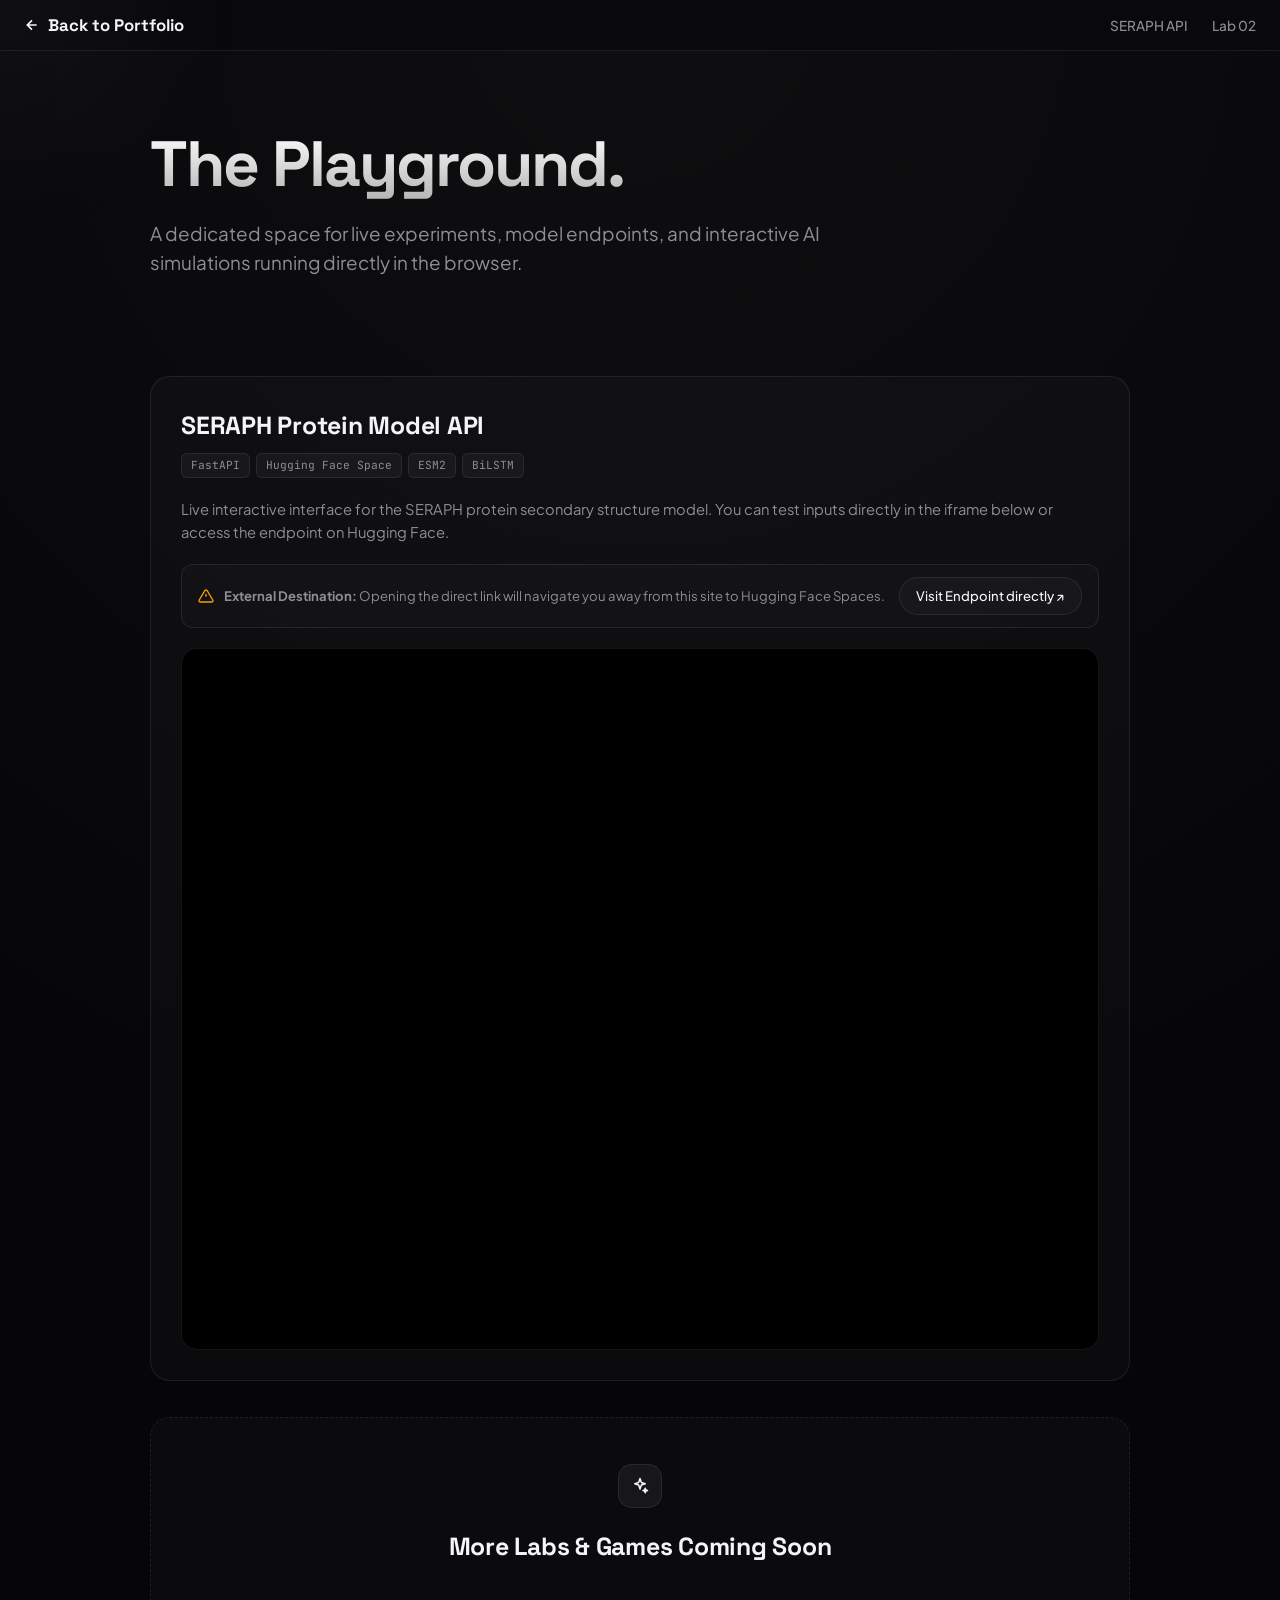
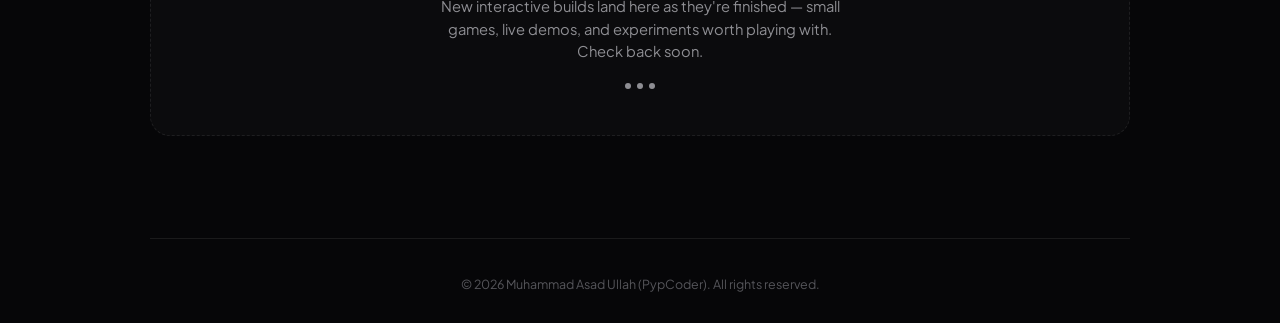
==== playground.html @ 98dc5ddf "Create playground.html" ====
<!DOCTYPE html>
<html lang="en">
<head>
  <meta charset="UTF-8">
  <meta name="viewport" content="width=device-width, initial-scale=1.0">
  <title>Playground — Muhammad Asad Ullah</title>

  <!-- Typography -->
  <link rel="preconnect" href="https://fonts.googleapis.com">
  <link rel="preconnect" href="https://fonts.gstatic.com" crossorigin>
  <link href="https://fonts.googleapis.com/css2?family=Caveat:wght@600&family=JetBrains+Mono:wght@400;500;600&family=Plus+Jakarta+Sans:wght@300;400;500;600;700&family=Space+Grotesk:wght@500;600;700&display=swap" rel="stylesheet">

  <style>
    /* ==========================================================================
       1. SYSTEM VARIABLES & BASE RESET (Inherited from Portfolio)
       ========================================================================== */
    :root {
      --bg-base: #060608;
      --bg-surface: rgba(255, 255, 255, 0.025);
      --bg-surface-hover: rgba(255, 255, 255, 0.05);
      --bg-glass: rgba(10, 10, 14, 0.78);
      --border-subtle: rgba(255, 255, 255, 0.08);
      --border-accent: rgba(255, 255, 255, 0.22);
      
      --text-main: #f5f5f7;
      --text-muted: #8e8e93;
      --text-dim: #55555a;
      --accent-glow: rgba(255, 255, 255, 0.15);
      --warning-amber: #f59e0b;

      --font-heading: 'Space Grotesk', -apple-system, sans-serif;
      --font-body: 'Plus Jakarta Sans', -apple-system, sans-serif;
      --font-mono: 'JetBrains Mono', monospace;
      --font-handwriting: 'Caveat', cursive;

      --ease-apple: cubic-bezier(0.16, 1, 0.3, 1);
    }

    *, *::before, *::after {
      box-sizing: border-box;
      margin: 0;
      padding: 0;
    }

    html {
      scroll-behavior: smooth;
      background-color: var(--bg-base);
      color: var(--text-main);
      font-family: var(--font-body);
      -webkit-font-smoothing: antialiased;
      overflow-x: hidden;
    }

    body {
      min-height: 100vh;
      line-height: 1.55;
      background: radial-gradient(circle at 50% 0%, rgba(255, 255, 255, 0.035) 0%, transparent 60%);
      overflow: hidden; 
    }

    #spotlight {
      position: fixed;
      top: 0;
      left: 0;
      width: 500px;
      height: 500px;
      border-radius: 50%;
      background: radial-gradient(circle, rgba(255, 255, 255, 0.03) 0%, transparent 70%);
      pointer-events: none;
      transform: translate(-50%, -50%);
      z-index: 1;
      transition: opacity 0.4s var(--ease-apple);
    }

    #main-content {
      opacity: 0;
      transform: translateY(12px);
      transition: opacity 0.8s var(--ease-apple), transform 0.8s var(--ease-apple);
    }

    #main-content.visible {
      opacity: 1;
      transform: translateY(0);
    }

    /* ==========================================================================
       2. HANDWRITING INTRO SCREEN
       ========================================================================== */
    #intro-screen {
      position: fixed;
      inset: 0;
      background: #000000;
      z-index: 9999;
      display: flex;
      flex-direction: column;
      align-items: center;
      justify-content: center;
      transition: opacity 0.7s var(--ease-apple), visibility 0.7s;
    }

    #intro-screen.fade-out {
      opacity: 0;
      visibility: hidden;
      pointer-events: none;
    }

    .hello-path-svg {
      width: clamp(260px, 50vw, 400px);
      height: 120px;
      overflow: visible;
    }

    .writing-text {
      font-family: var(--font-handwriting);
      font-size: 72px;
      fill: transparent;
      stroke: #ffffff;
      stroke-width: 1.5;
      stroke-linecap: round;
      stroke-linejoin: round;
      stroke-dasharray: 600;
      stroke-dashoffset: 600;
      animation: smoothWrite 2.5s cubic-bezier(0.45, 0, 0.15, 1) forwards, textFade 0.6s ease 1.5s forwards;
    }

    @keyframes smoothWrite { to { stroke-dashoffset: 0; } }
    @keyframes textFade { to { fill: #ffffff; } }

    /* ==========================================================================
       3. NAVIGATION & BAR
       ========================================================================== */
    .navbar {
      position: fixed;
      top: 0;
      left: 0;
      right: 0;
      z-index: 1000;
      padding: 12px 24px;
      display: flex;
      justify-content: space-between;
      align-items: center;
      background: var(--bg-glass);
      backdrop-filter: blur(20px);
      -webkit-backdrop-filter: blur(20px);
      border-bottom: 1px solid var(--border-subtle);
    }

    .nav-brand {
      font-family: var(--font-heading);
      font-weight: 700;
      font-size: 1.05rem;
      color: var(--text-main);
      text-decoration: none;
      display: flex;
      align-items: center;
      gap: 8px;
      transition: opacity 0.2s;
    }

    .nav-brand:hover { opacity: 0.85; }

    .nav-menu {
      display: flex;
      gap: 24px;
      list-style: none;
      align-items: center;
    }

    .nav-menu a {
      color: var(--text-muted);
      text-decoration: none;
      font-size: 0.85rem;
      font-weight: 500;
      transition: color 0.2s;
    }

    .nav-menu a:hover { color: var(--text-main); }

    .btn-magnetic {
      display: inline-flex;
      align-items: center;
      gap: 8px;
      background: var(--text-main);
      color: #000000;
      padding: 8px 18px;
      border-radius: 99px;
      font-weight: 600;
      font-size: 0.82rem;
      text-decoration: none;
      transition: transform 0.2s var(--ease-apple), box-shadow 0.25s, background 0.3s;
      white-space: nowrap;
      cursor: pointer;
      border: none;
    }

    .btn-magnetic:hover {
      box-shadow: 0 0 24px var(--accent-glow);
      background: #ffffff;
    }

    .btn-secondary {
      display: inline-flex;
      align-items: center;
      gap: 8px;
      background: var(--bg-surface);
      color: var(--text-main);
      padding: 8px 16px;
      border-radius: 99px;
      border: 1px solid var(--border-subtle);
      font-weight: 500;
      font-size: 0.82rem;
      text-decoration: none;
      transition: all 0.25s var(--ease-apple);
      cursor: pointer;
    }

    .btn-secondary:hover {
      background: var(--bg-surface-hover);
      border-color: var(--border-accent);
      transform: translateY(-2px);
    }

    /* ==========================================================================
       4. CARDS & EMBEDDED IFRAME LAYOUT
       ========================================================================== */
    .container {
      max-width: 1020px;
      margin: 0 auto;
      padding: 0 20px;
      position: relative;
      z-index: 2;
    }

    section { padding: 42px 0; }

    .reveal {
      opacity: 0;
      transform: translateY(18px);
      transition: opacity 0.6s var(--ease-apple), transform 0.6s var(--ease-apple);
    }
    .reveal.active { opacity: 1; transform: translateY(0); }

    .hero {
      padding-top: 130px;
      padding-bottom: 28px;
    }

    .hero-title {
      font-family: var(--font-heading);
      font-size: clamp(2.2rem, 5vw, 4.2rem);
      font-weight: 700;
      line-height: 1.08;
      letter-spacing: -0.03em;
      margin-bottom: 20px;
      background: linear-gradient(180deg, #ffffff 0%, rgba(255, 255, 255, 0.7) 100%);
      -webkit-background-clip: text;
      -webkit-text-fill-color: transparent;
    }

    .hero-subtitle {
      font-size: clamp(0.98rem, 1.8vw, 1.18rem);
      color: var(--text-muted);
      max-width: 700px;
      font-weight: 400;
      line-height: 1.55;
      margin-bottom: 28px;
    }

    .projects-grid {
      display: grid;
      grid-template-columns: 1fr;
      gap: 36px;
    }

    .project-card {
      background: var(--bg-surface);
      border: 1px solid var(--border-subtle);
      border-radius: 20px;
      padding: 30px;
      display: flex;
      flex-direction: column;
      gap: 20px;
      transition: all 0.35s var(--ease-apple);
      position: relative;
      overflow: hidden;
    }

    .project-card:hover {
      border-color: var(--border-accent);
      background: var(--bg-surface-hover);
    }

    .project-header {
      display: flex;
      justify-content: space-between;
      align-items: flex-start;
      flex-wrap: wrap;
      gap: 16px;
    }

    .project-title {
      font-family: var(--font-heading);
      font-size: 1.55rem;
      font-weight: 700;
      letter-spacing: -0.01em;
      margin-bottom: 8px;
    }

    .project-tags {
      display: flex;
      gap: 6px;
      flex-wrap: wrap;
    }

    .project-tag {
      font-family: var(--font-mono);
      font-size: 0.7rem;
      padding: 3px 9px;
      border-radius: 6px;
      background: rgba(255, 255, 255, 0.04);
      border: 1px solid var(--border-subtle);
      color: var(--text-muted);
    }

    .project-lead {
      color: var(--text-muted);
      font-size: 0.92rem;
      line-height: 1.55;
    }

    /* External Notice Banner */
    .external-notice-banner {
      background: rgba(255, 255, 255, 0.02);
      border: 1px solid var(--border-subtle);
      border-radius: 12px;
      padding: 12px 16px;
      display: flex;
      align-items: center;
      justify-content: space-between;
      gap: 12px;
      flex-wrap: wrap;
      font-size: 0.82rem;
      color: var(--text-muted);
    }

    .external-notice-banner .notice-info {
      display: flex;
      align-items: center;
      gap: 10px;
    }

    .external-notice-banner svg {
      color: var(--warning-amber);
      flex-shrink: 0;
    }

    /* Embedded Frame Container */
    .iframe-wrapper {
      background: #000000;
      border: 1px solid var(--border-subtle);
      border-radius: 16px;
      overflow: hidden;
      width: 100%;
      position: relative;
    }

    .iframe-wrapper iframe {
      width: 100%;
      height: 700px;
      border: none;
      display: block;
    }

    .footer {
      border-top: 1px solid var(--border-subtle);
      padding: 36px 0 28px;
      text-align: center;
      margin-top: 60px;
    }
    
    .copyright { color: var(--text-dim); font-size: 0.78rem; }
  
    /* ==========================================================================
   5. COMING SOON CARD
   ========================================================================== */
.coming-soon-card {
  align-items: center;
  text-align: center;
  padding: 46px 30px;
  border-style: dashed;
}

.coming-soon-card:hover {
  border-color: var(--border-accent);
  background: var(--bg-surface-hover);
}

.coming-soon-icon {
  width: 44px;
  height: 44px;
  border-radius: 14px;
  background: rgba(255, 255, 255, 0.05);
  border: 1px solid var(--border-subtle);
  display: inline-flex;
  align-items: center;
  justify-content: center;
  animation: iconFloat 3s ease-in-out infinite;
}

@keyframes iconFloat {
  0%, 100% { transform: translateY(0); }
  50% { transform: translateY(-6px); }
}

.coming-soon-card .project-lead {
  max-width: 420px;
  margin: 0 auto;
}

.coming-soon-dots {
  display: flex;
  gap: 6px;
}

.coming-soon-dots span {
  width: 6px;
  height: 6px;
  border-radius: 50%;
  background: var(--text-muted);
  animation: dotPulse 1.4s ease-in-out infinite;
}

.coming-soon-dots span:nth-child(1) { animation-delay: 0s; }
.coming-soon-dots span:nth-child(2) { animation-delay: 0.2s; }
.coming-soon-dots span:nth-child(3) { animation-delay: 0.4s; }

@keyframes dotPulse {
  0%, 60%, 100% { opacity: 0.3; transform: scale(0.8); background: var(--text-muted); }
  30% { opacity: 1; transform: scale(1.3); background: #ffffff; }
}
  </style>
</head>
<body>

  <!-- Ambient Light Follower -->
  <div id="spotlight"></div>

  <!-- Ultra-Smooth Vector Writing Intro -->
  <div id="intro-screen">
    <svg class="hello-path-svg" viewBox="0 0 350 120">
      <text class="writing-text" x="50%" y="50%" text-anchor="middle" dominant-baseline="middle">playground.</text>
    </svg>
  </div>

  <div id="main-content">
    <!-- Responsive Navigation -->
    <nav class="navbar">
      <a href="index.html" class="nav-brand" target="_self">
        <svg width="16" height="16" viewBox="0 0 24 24" fill="none" stroke="currentColor" stroke-width="2.5"><path d="M19 12H5M12 19l-7-7 7-7"/></svg>
        Back to Portfolio
      </a>
      <ul class="nav-menu" id="navMenu">
        <li><a href="#lab-1">SERAPH API</a></li>
        <li><a href="#lab-2">Lab 02</a></li>
      </ul>
    </nav>

    <main class="container">
      <!-- Hero Section -->
      <section class="hero" id="intro">
        <div class="reveal">
          <h1 class="hero-title">The Playground.</h1>
          <p class="hero-subtitle">
            A dedicated space for live experiments, model endpoints, and interactive AI simulations running directly in the browser.
          </p>
        </div>
      </section>

      <!-- Labs Grid -->
      <section id="labs">
        <div class="projects-grid">
          
          <!-- LAB 01: SERAPH Model API -->
          <article class="project-card reveal" id="lab-1">
            <div class="project-header">
              <div>
                <div class="project-title">SERAPH Protein Model API</div>
                <div class="project-tags">
                  <span class="project-tag">FastAPI</span>
                  <span class="project-tag">Hugging Face Space</span>
                  <span class="project-tag">ESM2</span>
                  <span class="project-tag">BiLSTM</span>
                </div>
              </div>
            </div>
            
            <p class="project-lead">
              Live interactive interface for the SERAPH protein secondary structure model. You can test inputs directly in the iframe below or access the endpoint on Hugging Face.
            </p>

            <!-- External Link Notice Banner -->
            <div class="external-notice-banner">
              <div class="notice-info">
                <svg width="16" height="16" viewBox="0 0 24 24" fill="none" stroke="currentColor" stroke-width="2"><path d="M10.29 3.86L1.82 18a2 2 0 0 0 1.71 3h16.94a2 2 0 0 0 1.71-3L13.71 3.86a2 2 0 0 0-3.42 0z"/><line x1="12" y1="9" x2="12" y2="13"/><line x1="12" y1="17" x2="12.01" y2="17"/></svg>
                <span><strong>External Destination:</strong> Opening the direct link will navigate you away from this site to Hugging Face Spaces.</span>
              </div>
              <a href="https://pypcoder-seraph-api.hf.space" target="_blank" rel="noopener noreferrer" class="btn-secondary" onclick="return confirm('You are leaving playground.html to visit an external Hugging Face Space. Continue?');">
                Visit Endpoint directly ↗
              </a>
            </div>

            <!-- Embedded Hugging Face Space Iframe -->
            <div class="iframe-wrapper">
              <iframe
                src="https://pypcoder-seraph-api.hf.space"
                width="100%"
                height="700"
                frameborder="0"
                title="SERAPH Model Endpoint"
              ></iframe>
            </div>
          </article>

         <!-- Coming Soon -->
<article class="project-card coming-soon-card reveal">
  <div class="coming-soon-icon">
    <svg width="18" height="18" viewBox="0 0 24 24" fill="none" stroke="currentColor" stroke-width="2" stroke-linecap="round" stroke-linejoin="round"><path d="M12 2l1.8 5.4L19 9l-5.2 1.6L12 16l-1.8-5.4L5 9l5.2-1.6z"/><path d="M19 15l.7 2.1L22 18l-2.3.9L19 21l-.7-2.1L16 18l2.3-.9z"/></svg>
  </div>
  <div class="project-title">More Labs & Games Coming Soon</div>
  <p class="project-lead">
    New interactive builds land here as they're finished — small games, live demos, and experiments worth playing with. Check back soon.
  </p>
  <div class="coming-soon-dots">
    <span></span><span></span><span></span>
  </div>
</article>
        </div>
      </section>

      <footer class="footer">
        <div class="copyright">
          © 2026 Muhammad Asad Ullah (PypCoder). All rights reserved.
        </div>
      </footer>
    </main>
  </div>

  <script>
    // Intro Screen Sequence
    const writingText = document.querySelector('.writing-text');
    const introScreen = document.getElementById('intro-screen');
    const mainContent = document.getElementById('main-content');

    writingText.addEventListener('animationend', (e) => {
      if(e.animationName === 'textFade') {
        setTimeout(() => {
          introScreen.classList.add('fade-out');
          document.body.style.overflow = 'auto';
          mainContent.classList.add('visible');
        }, 300);
      }
    });

    // Magnetic Buttons
    document.querySelectorAll('.btn-magnetic').forEach(btn => {
      btn.addEventListener('mousemove', (e) => {
        const rect = btn.getBoundingClientRect();
        const x = e.clientX - rect.left - rect.width / 2;
        const y = e.clientY - rect.top - rect.height / 2;
        btn.style.transform = `translate(${x * 0.18}px, ${y * 0.18}px)`;
      });
      btn.addEventListener('mouseleave', () => {
        btn.style.transform = `translate(0px, 0px)`;
      });
    });

    // Ambient Spotlight
    const spotlight = document.getElementById('spotlight');
    window.addEventListener('mousemove', (e) => {
      spotlight.style.left = `${e.clientX}px`;
      spotlight.style.top = `${e.clientY}px`;
    });

    // Reveal Observer
    const revealObserver = new IntersectionObserver((entries) => {
      entries.forEach(entry => {
        if (entry.isIntersecting) {
          entry.target.classList.add('active');
        }
      });
    }, { threshold: 0.1 });
    document.querySelectorAll('.reveal').forEach(el => revealObserver.observe(el));
  </script>
</body>
</html>
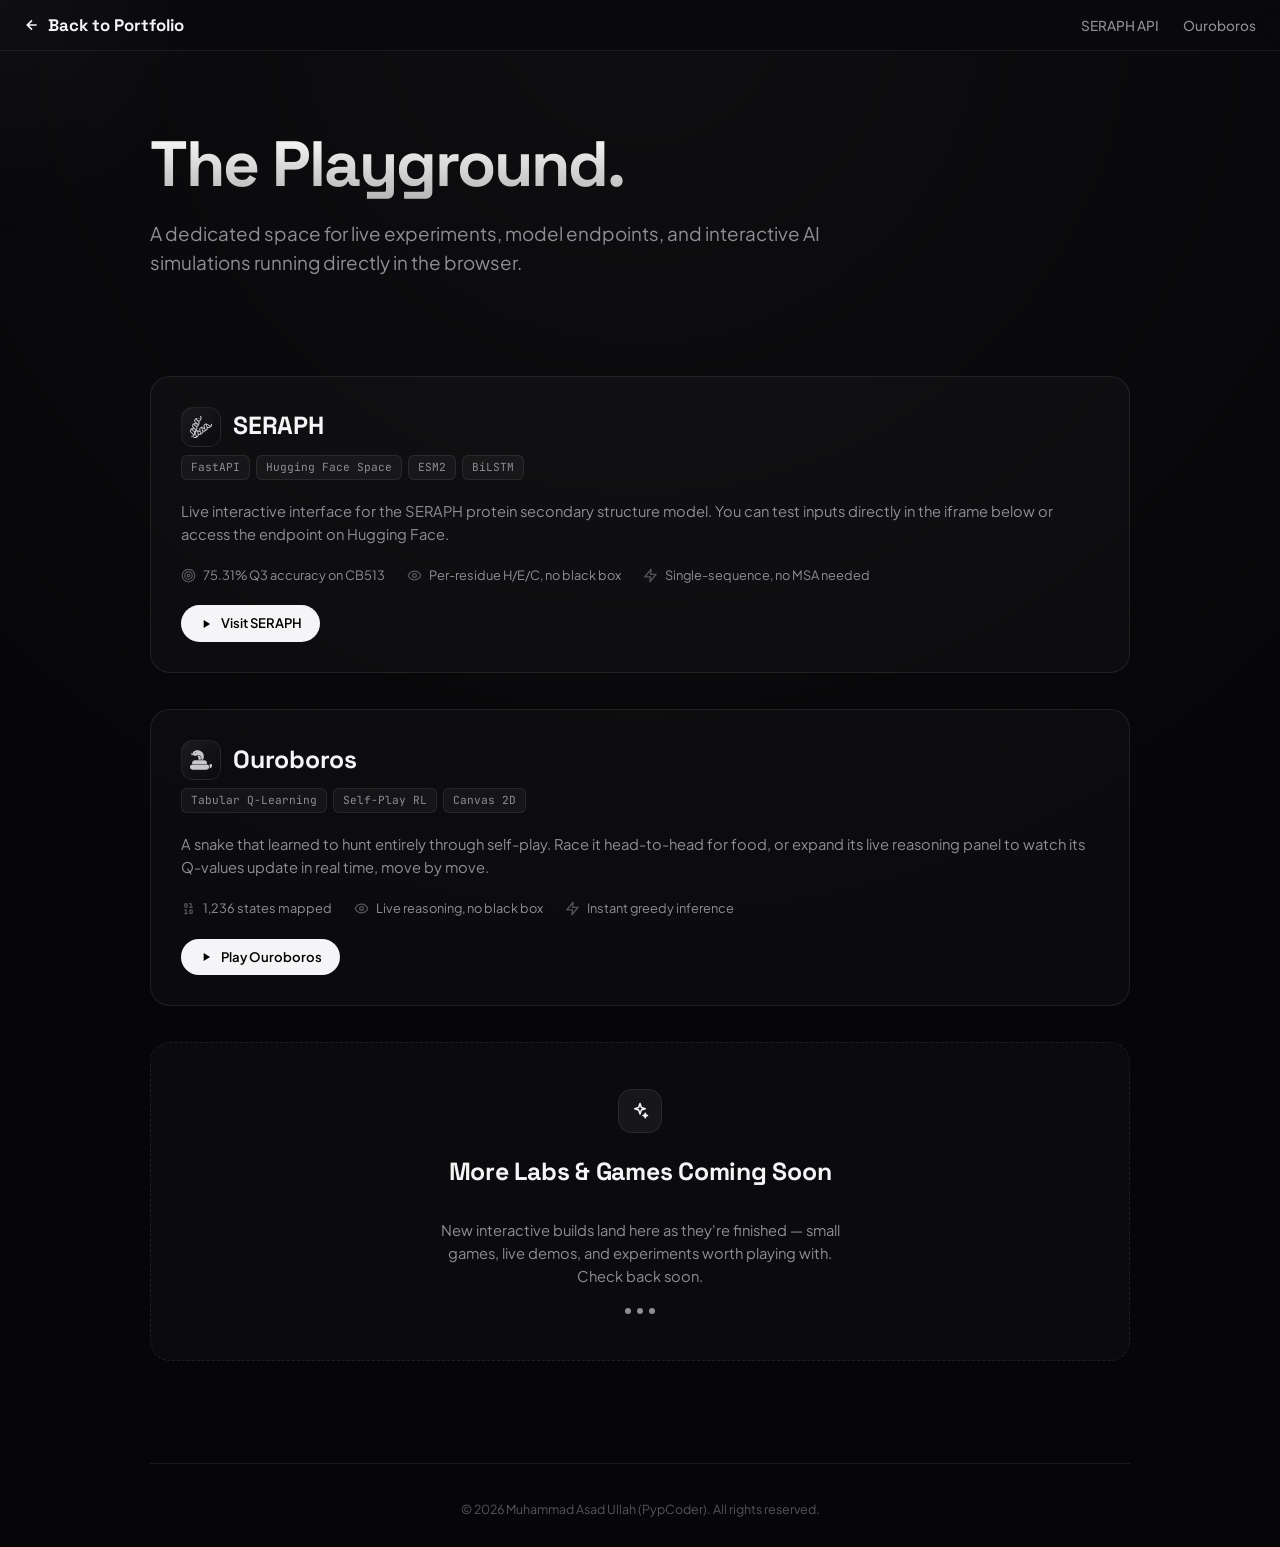
==== commit eb42ff6d: "Add files via upload" ====
--- a/playground.html
+++ b/playground.html
@@ -12,7 +12,7 @@
 
   <style>
     /* ==========================================================================
-       1. SYSTEM VARIABLES & BASE RESET (Inherited from Portfolio)
+       1. SYSTEM VARIABLES & BASE RESET
        ========================================================================== */
     :root {
       --bg-base: #060608;
@@ -123,8 +123,13 @@
       animation: smoothWrite 2.5s cubic-bezier(0.45, 0, 0.15, 1) forwards, textFade 0.6s ease 1.5s forwards;
     }
 
-    @keyframes smoothWrite { to { stroke-dashoffset: 0; } }
-    @keyframes textFade { to { fill: #ffffff; } }
+    @keyframes smoothWrite {
+      to { stroke-dashoffset: 0; }
+    }
+
+    @keyframes textFade {
+      to { fill: #ffffff; }
+    }
 
     /* ==========================================================================
        3. NAVIGATION & BAR
@@ -157,7 +162,9 @@
       transition: opacity 0.2s;
     }
 
-    .nav-brand:hover { opacity: 0.85; }
+    .nav-brand:hover {
+      opacity: 0.85;
+    }
 
     .nav-menu {
       display: flex;
@@ -174,7 +181,9 @@
       transition: color 0.2s;
     }
 
-    .nav-menu a:hover { color: var(--text-main); }
+    .nav-menu a:hover {
+      color: var(--text-main);
+    }
 
     .btn-magnetic {
       display: inline-flex;
@@ -231,14 +240,20 @@
       z-index: 2;
     }
 
-    section { padding: 42px 0; }
+    section {
+      padding: 42px 0;
+    }
 
     .reveal {
       opacity: 0;
       transform: translateY(18px);
       transition: opacity 0.6s var(--ease-apple), transform 0.6s var(--ease-apple);
     }
-    .reveal.active { opacity: 1; transform: translateY(0); }
+
+    .reveal.active {
+      opacity: 1;
+      transform: translateY(0);
+    }
 
     .hero {
       padding-top: 130px;
@@ -327,8 +342,51 @@
       font-size: 0.92rem;
       line-height: 1.55;
     }
-
-    /* External Notice Banner */
+    
+    .seraph-icon-badge {
+      width: 40px;
+      height: 40px;
+      border-radius: 12px;
+      background: linear-gradient(135deg, #1c1c1e, #0a0a0c);
+      border: 1px solid var(--border-subtle);
+      display: inline-flex;
+      align-items: center;
+      justify-content: center;
+      flex-shrink: 0;
+      position: relative;
+      overflow: hidden;
+      transition: transform 0.35s var(--ease-apple);
+    }
+
+    .seraph-icon-badge:hover {
+      transform: scale(1.08);
+    }
+
+    .seraph-icon-badge svg { 
+      transform-origin: center;
+      width: 22px; 
+      height: 22px; 
+      color: #c7c7cc;
+      transform: scaleX(-1);
+    }
+
+    .seraph-icon-badge::after {
+      content: "";
+      position: absolute;
+      top: -50%;
+      left: -50%;
+      width: 200%;
+      height: 200%;
+      background: linear-gradient(
+        to right, 
+        rgba(255, 255, 255, 0) 0%, 
+        rgba(255, 255, 255, 0.18) 50%, 
+        rgba(255, 255, 255, 0) 100%
+      );
+      transform: rotate(30deg) translateX(-100%);
+      animation: badgeShine 2.2s cubic-bezier(0.4, 0, 0.2, 1) infinite; 
+    }
+
     .external-notice-banner {
       background: rgba(255, 255, 255, 0.02);
       border: 1px solid var(--border-subtle);
@@ -354,7 +412,6 @@
       flex-shrink: 0;
     }
 
-    /* Embedded Frame Container */
     .iframe-wrapper {
       background: #000000;
       border: 1px solid var(--border-subtle);
@@ -378,66 +435,174 @@
       margin-top: 60px;
     }
     
-    .copyright { color: var(--text-dim); font-size: 0.78rem; }
+    .copyright {
+      color: var(--text-dim);
+      font-size: 0.78rem;
+    }
   
     /* ==========================================================================
-   5. COMING SOON CARD
-   ========================================================================== */
-.coming-soon-card {
-  align-items: center;
-  text-align: center;
-  padding: 46px 30px;
-  border-style: dashed;
-}
-
-.coming-soon-card:hover {
-  border-color: var(--border-accent);
-  background: var(--bg-surface-hover);
-}
-
-.coming-soon-icon {
-  width: 44px;
-  height: 44px;
-  border-radius: 14px;
-  background: rgba(255, 255, 255, 0.05);
-  border: 1px solid var(--border-subtle);
-  display: inline-flex;
-  align-items: center;
-  justify-content: center;
-  animation: iconFloat 3s ease-in-out infinite;
-}
-
-@keyframes iconFloat {
-  0%, 100% { transform: translateY(0); }
-  50% { transform: translateY(-6px); }
-}
-
-.coming-soon-card .project-lead {
-  max-width: 420px;
-  margin: 0 auto;
-}
-
-.coming-soon-dots {
-  display: flex;
-  gap: 6px;
-}
-
-.coming-soon-dots span {
-  width: 6px;
-  height: 6px;
-  border-radius: 50%;
-  background: var(--text-muted);
-  animation: dotPulse 1.4s ease-in-out infinite;
-}
-
-.coming-soon-dots span:nth-child(1) { animation-delay: 0s; }
-.coming-soon-dots span:nth-child(2) { animation-delay: 0.2s; }
-.coming-soon-dots span:nth-child(3) { animation-delay: 0.4s; }
-
-@keyframes dotPulse {
-  0%, 60%, 100% { opacity: 0.3; transform: scale(0.8); background: var(--text-muted); }
-  30% { opacity: 1; transform: scale(1.3); background: #ffffff; }
-}
+       5. COMING SOON CARD
+       ========================================================================== */
+    .coming-soon-card {
+      align-items: center;
+      text-align: center;
+      padding: 46px 30px;
+      border-style: dashed;
+    }
+
+    .coming-soon-card:hover {
+      border-color: var(--border-accent);
+      background: var(--bg-surface-hover);
+    }
+
+    .coming-soon-icon {
+      width: 44px;
+      height: 44px;
+      border-radius: 14px;
+      background: rgba(255, 255, 255, 0.05);
+      border: 1px solid var(--border-subtle);
+      display: inline-flex;
+      align-items: center;
+      justify-content: center;
+      animation: iconFloat 3s ease-in-out infinite;
+    }
+
+    @keyframes iconFloat {
+      0%, 100% { transform: translateY(0); }
+      50% { transform: translateY(-6px); }
+    }
+
+    .coming-soon-card .project-lead {
+      max-width: 420px;
+      margin: 0 auto;
+    }
+
+    .coming-soon-dots {
+      display: flex;
+      gap: 6px;
+    }
+
+    .coming-soon-dots span {
+      width: 6px;
+      height: 6px;
+      border-radius: 50%;
+      background: var(--text-muted);
+      animation: dotPulse 1.4s ease-in-out infinite;
+    }
+
+    .coming-soon-dots span:nth-child(1) { animation-delay: 0s; }
+    .coming-soon-dots span:nth-child(2) { animation-delay: 0.2s; }
+    .coming-soon-dots span:nth-child(3) { animation-delay: 0.4s; }
+
+    @keyframes dotPulse {
+      0%, 60%, 100% {
+        opacity: 0.3;
+        transform: scale(0.8);
+        background: var(--text-muted);
+      }
+      30% {
+        opacity: 1;
+        transform: scale(1.3);
+        background: #ffffff;
+      }
+    }
+
+    /* ==========================================================================
+       6. OUROBOROS CARD
+       ========================================================================== */
+    .ouroboros-card {
+      position: relative;
+      overflow: hidden;
+    }
+
+    .ouroboros-card:hover {
+      transform: translateY(-4px);
+      border-color: var(--border-accent);
+      background: var(--bg-surface-hover);
+    }
+
+    .project-title-row {
+      display: flex;
+      align-items: center;
+      gap: 12px;
+      margin-bottom: 8px;
+    }
+
+    .ouroboros-icon-badge {
+      width: 40px;
+      height: 40px;
+      border-radius: 12px;
+      background: linear-gradient(135deg, #1c1c1e, #0a0a0c);
+      border: 1px solid var(--border-subtle);
+      display: inline-flex;
+      align-items: center;
+      justify-content: center;
+      flex-shrink: 0;
+      position: relative;
+      overflow: hidden;
+      transition: transform 0.35s var(--ease-apple);
+    }
+
+    .ouroboros-icon-badge svg { 
+      width: 22px; 
+      height: 22px; 
+      color: #c7c7cc;
+    }
+
+    .ouroboros-icon-badge::after {
+      content: "";
+      position: absolute;
+      top: -50%;
+      left: -50%;
+      width: 200%;
+      height: 200%;
+      background: linear-gradient(
+        to right, 
+        rgba(255, 255, 255, 0) 0%, 
+        rgba(255, 255, 255, 0.18) 50%, 
+        rgba(255, 255, 255, 0) 100%
+      );
+      transform: rotate(30deg) translateX(-100%);
+      animation: badgeShine 2.2s cubic-bezier(0.4, 0, 0.2, 1) infinite; 
+    }
+
+    @keyframes badgeShine {
+      0% {
+        transform: rotate(30deg) translateX(-100%);
+      }
+      100% {
+        transform: rotate(30deg) translateX(100%);
+      }
+    }
+
+    .ouroboros-card:hover .ouroboros-icon-badge {
+      transform: rotate(-25deg) scale(1.08);
+    }
+
+    .ouroboros-stats {
+      display: flex;
+      flex-wrap: wrap;
+      gap: 10px 22px;
+    }
+
+    .ouroboros-stat {
+      display: flex;
+      align-items: center;
+      gap: 7px;
+      font-size: 0.8rem;
+      color: var(--text-muted);
+    }
+
+    .ouroboros-stat svg {
+      width: 15px;
+      height: 15px;
+      color: var(--text-dim);
+      flex-shrink: 0;
+    }
+
+    .ouroboros-play-btn {
+      align-self: flex-start;
+    }
   </style>
 </head>
 <body>
@@ -461,7 +626,7 @@
       </a>
       <ul class="nav-menu" id="navMenu">
         <li><a href="#lab-1">SERAPH API</a></li>
-        <li><a href="#lab-2">Lab 02</a></li>
+        <li><a href="#lab-2">Ouroboros</a></li>
       </ul>
     </nav>
 
@@ -484,7 +649,15 @@
           <article class="project-card reveal" id="lab-1">
             <div class="project-header">
               <div>
-                <div class="project-title">SERAPH Protein Model API</div>
+                <div class="project-title-row">
+                  <span class="seraph-icon-badge">
+                    <svg version="1.1" xmlns="http://www.w3.org/2000/svg" viewBox="0 0 256 256">
+                      <path d="M0 0 C1.09 0.19 2.19 0.37 3.31 0.56 C5.5 3.84 5.86 4.76 5.31 8.56 C3.38 11.19 3.38 11.19 1.31 13.56 C-1.35 21.56 0.22 28.37 3.5 35.88 C3.79 36.54 4.08 37.21 4.38 37.9 C7.15 43.85 10.45 49.31 16.75 51.94 C17.47 52.25 18.19 52.57 18.93 52.9 C22.18 53.8 23.93 54.19 27.31 53.56 C30.42 51.19 33.03 48.41 35.69 45.56 C36.42 44.8 37.16 44.04 37.92 43.25 C39.73 41.37 41.53 39.47 43.31 37.56 C42.18 37.25 41.04 36.94 39.88 36.62 C36.31 35.56 36.31 35.56 35.31 34.56 C35.12 31.63 35.12 31.63 35.31 28.56 C38.5 25.37 42.22 26.19 46.56 26.19 C47.41 26.16 48.26 26.14 49.13 26.11 C54.7 26.09 57.95 26.78 62.31 30.56 C68.68 37.22 73.6 48.91 74.06 58.12 C73.13 66.56 66.85 72.45 61 78.06 C60.03 79.01 60.03 79.01 59.04 79.98 C57.47 81.51 55.9 83.04 54.31 84.56 C55.43 84.57 55.43 84.57 56.57 84.57 C59.99 84.61 63.4 84.68 66.81 84.75 C67.99 84.76 69.16 84.76 70.37 84.77 C77.44 84.95 83.13 85.38 88.31 90.56 C90.15 93.07 91.44 95.66 92.69 98.5 C93.02 99.19 93.34 99.88 93.68 100.59 C96.91 107.48 100.28 114.8 97.67 122.43 C94.93 128.19 91.15 132.2 86.56 136.56 C85.87 137.24 85.17 137.92 84.45 138.62 C82.75 140.28 81.03 141.92 79.31 143.56 C80.03 143.57 80.74 143.57 81.48 143.57 C84.76 143.61 88.03 143.68 91.31 143.75 C92.44 143.76 93.56 143.76 94.72 143.77 C101.76 143.95 106.98 144.72 112.31 149.56 C114.37 152.09 115.87 154.64 117.31 157.56 C117.78 158.47 118.25 159.39 118.73 160.32 C121.97 167.26 123.82 173.9 122.31 181.56 C119.33 187.68 115.32 191.95 110.48 196.68 C109.74 197.43 108.99 198.17 108.21 198.94 C105.84 201.3 103.45 203.65 101.06 206 C99.44 207.61 97.82 209.21 96.2 210.82 C92.25 214.74 88.28 218.66 84.31 222.56 C85.69 226.7 87.76 227.42 91.49 229.43 C95.75 231.14 100.04 231.62 104.59 232.11 C107.31 232.56 107.31 232.56 109.31 234.56 C109.56 237.56 109.56 237.56 109.31 240.56 C106.43 243.45 104.28 242.9 100.25 242.94 C93.77 242.91 88.83 242.04 83.31 238.56 C82.62 238.15 81.92 237.74 81.2 237.31 C70.76 230.41 67.84 218.87 63.31 207.56 C60.01 219.77 56.71 231.98 53.31 244.56 C65.26 245.11 65.26 245.11 74.41 241.39 C77.29 240.13 79.4 240.54 82.31 241.56 C83.82 244.57 83.9 246.23 83.31 249.56 C75.94 256.27 66.79 257.13 57.28 256.86 C45.18 255.95 34.87 247.71 26.75 239.06 C22.05 233.04 19.65 226.15 20.31 218.56 C18.83 219.31 18.83 219.31 17.31 220.06 C12.39 222.12 8.03 222.64 3.04 220.66 C-3.14 217.59 -8.45 214 -13.81 209.69 C-14.93 208.81 -14.93 208.81 -16.07 207.91 C-18.3 206.15 -20.5 204.36 -22.69 202.56 C-23.43 201.95 -24.18 201.35 -24.95 200.72 C-26.02 199.82 -26.02 199.82 -27.12 198.91 C-27.76 198.37 -28.4 197.84 -29.05 197.29 C-32.64 193.49 -33.56 188.57 -33.88 183.5 C-33.78 182.54 -33.78 182.54 -33.69 181.56 C-34.68 181.89 -35.67 182.22 -36.69 182.56 C-38.89 182.8 -38.89 182.8 -41.38 182.88 C-42.59 182.93 -42.59 182.93 -43.82 182.99 C-51.64 181.83 -57.7 176.5 -63.69 171.69 C-65.21 170.48 -66.73 169.28 -68.25 168.07 C-68.98 167.48 -69.72 166.9 -70.48 166.29 C-73.29 164.09 -76.17 161.99 -79.06 159.9 C-82.98 156.67 -83.78 152.67 -84.38 147.88 C-84.59 145.41 -84.69 143.04 -84.69 140.56 C-85.59 140.6 -86.5 140.63 -87.43 140.67 C-102.4 141 -110.21 136.5 -121.69 127.56 C-122.24 127.14 -122.78 126.71 -123.35 126.27 C-126.3 123.91 -128.59 121.7 -130.5 118.44 C-130.9 117.77 -131.3 117.11 -131.71 116.43 C-133.91 112.24 -133.94 108.24 -134 103.62 C-134.03 102.91 -134.06 102.19 -134.09 101.46 C-134.13 97.91 -133.97 95.94 -131.83 93.05 C-129.69 91.56 -129.69 91.56 -127.06 91.69 C-124.69 92.56 -124.69 92.56 -122.69 94.56 C-122.34 98.04 -122.24 101.49 -122.13 104.98 C-121.66 108.77 -120.58 111.27 -118.69 114.56 C-110.8 110.28 -102.95 105.94 -95.12 101.56 C-93.54 100.68 -93.54 100.68 -91.92 99.77 C-86.14 96.54 -80.44 93.24 -74.83 89.73 C-70.07 87.14 -64.96 86.73 -59.69 88.07 C-51.19 91.28 -41.31 98.76 -36.88 106.75 C-34.42 114.62 -36.11 121.32 -38.19 129.06 C-38.43 129.98 -38.66 130.9 -38.91 131.84 C-39.49 134.09 -40.09 136.33 -40.69 138.56 C-40.13 138.23 -39.57 137.91 -38.99 137.57 C-36.45 136.08 -33.91 134.6 -31.38 133.12 C-30.49 132.61 -29.61 132.09 -28.71 131.56 C-27.43 130.82 -27.43 130.82 -26.14 130.07 C-25.36 129.61 -24.58 129.16 -23.77 128.69 C-18.41 125.8 -13.15 125.85 -7.44 127.5 C1.26 131.71 10 138.41 14.62 147 C16.45 153.81 14.64 159.89 12.75 166.44 C12.26 168.14 11.78 169.85 11.31 171.55 C11.09 172.3 10.88 173.05 10.66 173.82 C10.54 174.39 10.43 174.97 10.31 175.56 C10.64 175.89 10.97 176.22 11.31 176.56 C12.11 176.12 12.11 176.12 12.92 175.66 C15.32 174.31 17.72 172.97 20.12 171.62 C20.96 171.16 21.79 170.69 22.65 170.21 C23.45 169.76 24.26 169.31 25.08 168.85 C25.82 168.43 26.56 168.02 27.32 167.59 C30.51 165.94 33.14 165.41 36.69 165.38 C37.44 165.36 38.19 165.35 38.96 165.33 C41.69 165.6 43.79 166.51 46.31 167.56 C45.87 166.54 45.87 166.54 45.41 165.5 C44.06 162.42 42.72 159.33 41.38 156.25 C40.91 155.18 40.44 154.11 39.96 153 C39.51 151.97 39.06 150.95 38.6 149.89 C38.18 148.94 37.77 147.99 37.34 147.01 C35.31 142.19 34.26 137.77 35.95 132.62 C36.98 130.22 38.15 127.9 39.31 125.56 C38.73 125.43 38.15 125.29 37.55 125.15 C36.77 124.94 35.99 124.72 35.19 124.5 C34.42 124.3 33.66 124.11 32.87 123.9 C24.78 119.66 21.73 110.67 18.36 102.71 C17.5 100.69 16.62 98.68 15.73 96.68 C8.73 80.57 8.73 80.57 11.62 72.25 C12.75 69.63 14.03 67.1 15.31 64.56 C14.16 64.05 13 63.53 11.81 63 C0.59 57.21 -3.86 48.8 -8.69 37.56 C-8.98 36.9 -9.27 36.23 -9.57 35.54 C-12.81 27.64 -13.25 18.16 -10.5 10 C-5.68 0.87 -5.68 0.87 0 0 Z M55.31 41.56 C50.78 46.04 46.26 50.52 41.75 55.01 C40.21 56.54 38.68 58.07 37.14 59.59 C34.92 61.78 32.71 63.97 30.51 66.17 C29.82 66.85 29.13 67.53 28.42 68.23 C27.78 68.87 27.14 69.51 26.48 70.17 C25.91 70.73 25.35 71.29 24.77 71.87 C23.21 73.69 22.22 75.34 21.31 77.56 C21.68 81.63 23.28 85.15 24.88 88.88 C25.33 89.94 25.79 91.01 26.25 92.11 C26.6 92.92 26.95 93.73 27.31 94.56 C33.95 88.99 40.15 83.04 46.32 76.96 C47.57 75.73 48.82 74.51 50.09 73.3 C51.92 71.53 53.74 69.74 55.55 67.94 C56.12 67.41 56.68 66.87 57.26 66.32 C60.94 62.62 62.18 59.98 62.31 54.56 C61.46 51.26 61.46 51.26 60 48.19 C59.55 47.15 59.1 46.11 58.64 45.04 C57.56 42.44 57.56 42.44 55.31 41.56 Z M32.31 105.56 C34.34 109.89 34.34 109.89 37.31 113.56 C41.92 115.04 46.57 115.57 51.31 114.56 C54.88 112.22 57.59 109.28 60.44 106.12 C61.2 105.32 61.97 104.52 62.76 103.69 C66.36 100.53 66.36 100.53 68.31 96.56 C64 96.3 59.69 96.14 55.38 96 C54.16 95.92 52.95 95.85 51.7 95.77 C42.23 95.54 38.01 98.03 32.31 105.56 Z M-61.69 100.56 C-63.46 106.85 -65.2 113.15 -66.92 119.46 C-67.51 121.6 -68.11 123.74 -68.71 125.88 C-69.58 128.96 -70.42 132.05 -71.26 135.13 C-71.53 136.09 -71.8 137.04 -72.08 138.02 C-73.45 143.14 -74.29 146.65 -71.69 151.56 C-69.65 153.41 -67.81 154.91 -65.56 156.44 C-65 156.84 -64.44 157.24 -63.86 157.66 C-62.48 158.64 -61.08 159.6 -59.69 160.56 C-57.95 157.96 -57.24 156.46 -56.43 153.55 C-56.1 152.35 -56.1 152.35 -55.76 151.13 C-55.52 150.26 -55.29 149.4 -55.05 148.51 C-54.81 147.62 -54.56 146.73 -54.31 145.81 C-53.8 143.92 -53.29 142.04 -52.78 140.15 C-52 137.27 -51.21 134.39 -50.41 131.52 C-49.92 129.68 -49.42 127.85 -48.93 126.01 C-48.57 124.73 -48.57 124.73 -48.2 123.42 C-46.98 118.81 -46.3 115.27 -47.69 110.56 C-49.34 108.48 -49.34 108.48 -51.5 106.88 C-52.19 106.31 -52.87 105.75 -53.58 105.18 C-54.28 104.64 -54.97 104.11 -55.69 103.56 C-56.39 103 -57.1 102.44 -57.82 101.86 C-59.58 100.37 -59.58 100.37 -61.69 100.56 Z M77.19 103.5 C76.53 104.14 75.87 104.78 75.19 105.44 C72.19 108.4 69.19 111.36 66.19 114.33 C64.61 115.9 63.02 117.46 61.43 119.01 C59.14 121.25 56.87 123.5 54.59 125.76 C53.88 126.45 53.17 127.14 52.43 127.85 C49.48 130.81 47.56 132.79 46.28 136.82 C46.32 140.61 47.65 143.59 49.25 146.94 C49.69 147.9 49.69 147.9 50.13 148.88 C50.84 150.45 51.58 152.01 52.31 153.56 C58.96 147.98 65.15 142.01 71.32 135.9 C72.57 134.67 73.83 133.44 75.09 132.22 C76.92 130.44 78.74 128.64 80.55 126.84 C81.12 126.3 81.68 125.76 82.26 125.2 C85.65 121.8 87.2 119.4 87.31 114.56 C86.44 111.94 85.55 109.66 84.38 107.19 C84.08 106.55 83.79 105.91 83.49 105.25 C82.78 103.68 82.05 102.12 81.31 100.56 C79.5 100.56 78.42 102.29 77.19 103.5 Z M-74.69 102.56 C-75.37 102.96 -76.05 103.36 -76.75 103.77 C-79.87 105.6 -83 107.42 -86.12 109.25 C-87.19 109.88 -88.26 110.5 -89.37 111.15 C-95.43 114.69 -101.52 118.19 -107.69 121.56 C-105.66 125.94 -103.74 127 -99.33 128.8 C-93.62 130.45 -88.26 130.28 -82.57 128.69 C-78.13 125.41 -77.55 121.26 -76.25 116.06 C-75.98 115.1 -75.72 114.14 -75.44 113.14 C-73.85 107.85 -73.85 107.85 -74.69 102.56 Z M-10.69 139.56 C-12.46 145.87 -14.2 152.19 -15.92 158.51 C-16.51 160.66 -17.11 162.81 -17.71 164.96 C-18.57 168.05 -19.42 171.14 -20.26 174.23 C-20.53 175.19 -20.8 176.15 -21.08 177.14 C-22.5 182.31 -22.5 182.31 -22 187.55 C-20.13 190.41 -17.85 192.26 -15.19 194.38 C-14.21 195.17 -13.23 195.96 -12.22 196.77 C-9.93 198.76 -9.93 198.76 -7.69 198.56 C-5.97 192.59 -4.26 186.62 -2.56 180.64 C-1.69 177.58 -0.81 174.53 0.08 171.48 C0.64 169.53 1.19 167.58 1.75 165.62 C2.02 164.71 2.29 163.79 2.57 162.85 C4.43 156.24 4.43 156.24 3.31 149.56 C1.66 147.48 1.66 147.48 -0.5 145.88 C-1.19 145.31 -1.87 144.75 -2.58 144.18 C-3.28 143.64 -3.97 143.11 -4.69 142.56 C-5.39 142 -6.1 141.44 -6.82 140.86 C-8.58 139.37 -8.58 139.37 -10.69 139.56 Z M-23.69 141.56 C-27.32 143.5 -30.91 145.49 -34.5 147.5 C-35.52 148.04 -36.55 148.59 -37.6 149.15 C-44.21 152.86 -44.21 152.86 -47.82 159.25 C-48.15 160.68 -48.44 162.12 -48.69 163.56 C-49.01 164.9 -49.34 166.23 -49.69 167.56 C-47.19 169.91 -45.37 171.4 -42 172.19 C-36.4 171.13 -32.56 169.92 -28.69 165.56 C-25.68 158.99 -21.33 148.63 -23.69 141.56 Z M57.31 164.56 C59.34 168.89 59.34 168.89 62.31 172.56 C66.92 174.04 71.57 174.57 76.31 173.56 C79.88 171.22 82.59 168.28 85.44 165.12 C86.2 164.32 86.97 163.52 87.76 162.69 C91.36 159.53 91.36 159.53 93.31 155.56 C89 155.3 84.69 155.14 80.38 155 C79.16 154.92 77.95 154.85 76.7 154.77 C67.23 154.54 63.01 157.03 57.31 164.56 Z M98.57 165.93 C98.01 166.49 97.44 167.05 96.86 167.62 C95.66 168.8 94.47 169.99 93.27 171.18 C91.46 172.97 89.64 174.75 87.81 176.53 C80.69 183.55 74.54 189.66 73.88 200.12 C74.08 204.7 75.49 208.39 77.31 212.56 C81.96 208.68 86.38 204.65 90.65 200.36 C91.21 199.8 91.78 199.23 92.36 198.65 C93.54 197.47 94.72 196.29 95.89 195.11 C97.7 193.3 99.51 191.49 101.32 189.69 C102.47 188.54 103.62 187.39 104.77 186.23 C105.32 185.69 105.86 185.16 106.41 184.6 C110.08 181.25 110.08 181.25 111.33 176.71 C110.77 170.71 109.04 165.92 106.31 160.56 C102.89 160.56 100.89 163.64 98.57 165.93 Z M40.31 178.56 C39.01 183.04 37.73 187.52 36.47 192 C36.04 193.52 35.6 195.04 35.16 196.56 C30.4 212.18 30.4 212.18 32.88 227.94 C35.23 232 38.58 234.79 42.31 237.56 C44.48 235.4 44.79 234.44 45.57 231.56 C45.9 230.32 45.9 230.32 46.24 229.06 C46.48 228.17 46.71 227.28 46.95 226.36 C47.19 225.44 47.44 224.52 47.69 223.58 C48.2 221.63 48.71 219.69 49.22 217.74 C50 214.77 50.79 211.8 51.59 208.83 C52.08 206.95 52.58 205.06 53.07 203.17 C53.31 202.28 53.55 201.39 53.8 200.48 C55.38 194.53 55.38 194.53 54.31 188.56 C52.64 186.58 52.64 186.58 50.5 184.94 C49.81 184.37 49.13 183.8 48.42 183.21 C47.72 182.67 47.03 182.12 46.31 181.56 C45.61 181 44.9 180.43 44.18 179.85 C42.42 178.37 42.42 178.37 40.31 178.56 Z M27.31 180.56 C23.68 182.5 20.09 184.49 16.5 186.5 C15.48 187.04 14.45 187.59 13.4 188.15 C6.79 191.86 6.79 191.86 3.18 198.25 C2.85 199.68 2.56 201.12 2.31 202.56 C1.99 203.9 1.66 205.23 1.31 206.56 C5.28 209.72 5.28 209.72 10.12 210.62 C18.07 208.08 18.07 208.08 23.62 202.23 C24.57 199.49 25.29 196.77 25.94 193.94 C26.32 192.51 26.32 192.51 26.71 191.05 C28.19 185.8 28.19 185.8 27.31 180.56 Z M64.31 183.56 C64.97 184.88 65.63 186.2 66.31 187.56 C66.64 186.24 66.97 184.92 67.31 183.56 C66.32 183.56 65.33 183.56 64.31 183.56 Z " fill="currentColor" transform="translate(133.6875,-0.5625)"/>
+                      <path d="M0 0 C3.56 0.19 3.56 0.19 5.56 2.19 C5.81 5.19 5.81 5.19 5.56 8.19 C3.56 10.19 3.56 10.19 0.06 10.5 C-1.67 10.35 -1.67 10.35 -3.44 10.19 C-5.44 7.19 -5.44 7.19 -5.12 4.06 C-4.21 0.23 -4.21 0.23 0 0 Z " fill="currentColor" transform="translate(151.4375,25.8125)"/>
+                    </svg>
+                  </span>
+                  <div class="project-title" style="margin-bottom:0;">SERAPH</div>
+                </div>
                 <div class="project-tags">
                   <span class="project-tag">FastAPI</span>
                   <span class="project-tag">Hugging Face Space</span>
@@ -497,43 +670,88 @@
             <p class="project-lead">
               Live interactive interface for the SERAPH protein secondary structure model. You can test inputs directly in the iframe below or access the endpoint on Hugging Face.
             </p>
-
-            <!-- External Link Notice Banner -->
-            <div class="external-notice-banner">
-              <div class="notice-info">
-                <svg width="16" height="16" viewBox="0 0 24 24" fill="none" stroke="currentColor" stroke-width="2"><path d="M10.29 3.86L1.82 18a2 2 0 0 0 1.71 3h16.94a2 2 0 0 0 1.71-3L13.71 3.86a2 2 0 0 0-3.42 0z"/><line x1="12" y1="9" x2="12" y2="13"/><line x1="12" y1="17" x2="12.01" y2="17"/></svg>
-                <span><strong>External Destination:</strong> Opening the direct link will navigate you away from this site to Hugging Face Spaces.</span>
+            <div class="ouroboros-stats">
+              <div class="ouroboros-stat">
+                <svg viewBox="0 0 24 24" fill="none" stroke="currentColor" stroke-width="2" stroke-linecap="round" stroke-linejoin="round"><circle cx="12" cy="12" r="10"/><circle cx="12" cy="12" r="6"/><circle cx="12" cy="12" r="2"/></svg>
+                75.31% Q3 accuracy on CB513
               </div>
-              <a href="https://pypcoder-seraph-api.hf.space" target="_blank" rel="noopener noreferrer" class="btn-secondary" onclick="return confirm('You are leaving playground.html to visit an external Hugging Face Space. Continue?');">
-                Visit Endpoint directly ↗
-              </a>
+              <div class="ouroboros-stat">
+                <svg viewBox="0 0 24 24" fill="none" stroke="currentColor" stroke-width="2" stroke-linecap="round" stroke-linejoin="round"><path d="M2 12s3-7 10-7 10 7 10 7-3 7-10 7-10-7-10-7Z"/><circle cx="12" cy="12" r="3"/></svg>
+                Per-residue H/E/C, no black box
+              </div>
+              <div class="ouroboros-stat">
+                <svg viewBox="0 0 24 24" fill="none" stroke="currentColor" stroke-width="2" stroke-linecap="round" stroke-linejoin="round"><path d="M13 2 3 14h9l-1 8 10-12h-9l1-8z"/></svg>
+                Single-sequence, no MSA needed
+              </div>
             </div>
-
-            <!-- Embedded Hugging Face Space Iframe -->
-            <div class="iframe-wrapper">
-              <iframe
-                src="https://pypcoder-seraph-api.hf.space"
-                width="100%"
-                height="700"
-                frameborder="0"
-                title="SERAPH Model Endpoint"
-              ></iframe>
+            <a href="https://pypcoder-seraph-api.hf.space" target="_blank" rel="noopener noreferrer" class="btn-magnetic ouroboros-play-btn">
+              <svg width="14" height="14" viewBox="0 0 24 24" fill="currentColor"><path d="M8 5v14l11-7z"/></svg>
+              Visit SERAPH
+            </a>
+          </article>
+          
+          <!-- LAB 02: Ouroboros — Q-Learning Snake -->
+          <article class="project-card" id="lab-2">
+            <div class="project-header">
+              <div>
+                <div class="project-title-row">
+                  <span class="ouroboros-icon-badge">
+                    <svg viewBox="0 0 256 256" xmlns="http://www.w3.org/2000/svg">
+                      <path d="M0 0 C0.71 -0 1.42 -0.01 2.15 -0.01 C4.53 -0.02 6.91 -0.03 9.29 -0.03 C11 -0.04 12.71 -0.04 14.41 -0.05 C20.02 -0.07 25.63 -0.08 31.23 -0.09 C33.17 -0.1 35.1 -0.1 37.03 -0.1 C46.12 -0.12 55.2 -0.14 64.28 -0.15 C74.75 -0.15 85.22 -0.18 95.69 -0.22 C103.79 -0.25 111.89 -0.27 120 -0.27 C124.83 -0.27 129.66 -0.28 134.5 -0.31 C139.05 -0.33 143.6 -0.33 148.16 -0.32 C149.82 -0.32 151.49 -0.33 153.15 -0.34 C164.58 -0.43 175.67 0.09 184.45 8.37 C191.2 16.39 192.9 24.92 192.21 35.19 C191.24 42.47 187.2 48.53 181.7 53.21 C172.54 60.19 161.01 59.58 150.09 59.54 C148.4 59.54 146.71 59.54 145.02 59.55 C140.46 59.56 135.9 59.56 131.33 59.55 C126.54 59.54 121.75 59.55 116.96 59.55 C108.92 59.56 100.87 59.55 92.83 59.54 C83.55 59.52 74.27 59.53 64.99 59.54 C57 59.56 49.01 59.56 41.03 59.55 C36.26 59.55 31.5 59.55 26.74 59.56 C22.26 59.56 17.78 59.56 13.3 59.54 C11.67 59.54 10.03 59.54 8.39 59.55 C-3.44 59.59 -13.62 59.04 -23.07 51.19 C-29.58 44.48 -31.35 37.09 -31.37 27.98 C-31.21 19.82 -28.36 13.71 -22.89 7.72 C-16.13 1.96 -8.65 0.03 0 0 Z " fill="currentColor" transform="translate(31.050674438476563,180.8528289794922)"/>
+                      <path d="M0 0 C12.66 11.86 20.55 29.43 21.21 46.72 C21.24 48.81 21.25 50.91 21.25 53 C21.25 54.1 21.25 55.19 21.25 56.33 C21.07 68.31 19.14 78.59 12.88 88.94 C10.06 88.96 7.25 88.98 4.44 89 C3.64 89.01 2.83 89.02 2.01 89.03 C-0.04 89.03 -2.08 88.99 -4.12 88.94 C-4.45 88.61 -4.78 88.28 -5.12 87.94 C-5.12 85.86 -5.11 83.78 -5.06 81.7 C-4.77 69.12 -6.11 58.68 -13.12 47.94 C-13.68 47.05 -14.24 46.16 -14.81 45.25 C-22.03 38.04 -31.91 33.95 -42.06 33.56 C-52.29 33.93 -63.74 37.52 -71.19 44.75 C-75.27 47.79 -78.21 47.66 -83.12 46.94 C-90.74 45.57 -95.97 41.59 -101.12 35.94 C-104.12 31.44 -104.12 31.44 -104.12 28.94 C-109.21 32.24 -110.36 35.36 -112.12 40.94 C-115.5 41.56 -115.5 41.56 -119.12 41.94 C-121.12 39.94 -121.12 39.94 -121.14 37.91 C-120.98 36.75 -120.98 36.75 -120.81 35.56 C-120.66 34.41 -120.66 34.41 -120.51 33.23 C-120.15 31.09 -119.68 29.03 -119.12 26.94 C-120.58 25.98 -120.58 25.98 -122.06 25 C-125.13 22.94 -125.13 22.94 -126.12 21.94 C-126.25 18.94 -126.25 18.94 -126.12 15.94 C-125.12 14.94 -125.12 14.94 -121.94 14.69 C-117.84 14.96 -115.69 16 -112.12 17.94 C-109.39 18.64 -109.39 18.64 -107.12 18.94 C-107.1 18.03 -107.1 18.03 -107.08 17.1 C-106.59 8.43 -103.97 1.29 -97.62 -4.81 C-69.14 -27.44 -26.55 -22.08 0 0 Z M-76.12 3.94 C-78.31 5.7 -78.31 5.7 -78.32 7.88 C-78.29 8.96 -78.29 8.96 -78.25 10.06 C-78.21 11.34 -78.17 12.62 -78.12 13.94 C-76.15 14.93 -76.15 14.93 -74.12 15.94 C-73.13 15.28 -72.14 14.62 -71.12 13.94 C-70.69 12.03 -70.69 12.03 -70.81 9.94 C-70.82 9.24 -70.82 8.53 -70.82 7.81 C-70.98 5.7 -70.98 5.7 -73.12 3.94 C-74.12 3.94 -75.1 3.94 -76.12 3.94 Z " fill="currentColor" transform="translate(139.125,35.0625)"/>
+                      <path d="M0 0 C1.03 -0.01 2.07 -0.01 3.13 -0.02 C4.82 -0.03 4.82 -0.03 6.55 -0.03 C8.34 -0.04 8.34 -0.04 10.16 -0.05 C14.11 -0.07 18.06 -0.08 22.01 -0.09 C23.38 -0.1 24.74 -0.1 26.11 -0.1 C32.52 -0.12 38.94 -0.14 45.35 -0.15 C52.73 -0.15 60.11 -0.18 67.5 -0.22 C73.21 -0.25 78.93 -0.27 84.65 -0.27 C88.06 -0.27 91.47 -0.28 94.88 -0.31 C98.69 -0.33 102.5 -0.33 106.32 -0.32 C107.43 -0.34 108.54 -0.35 109.69 -0.36 C119.82 -0.29 128.69 2.02 136.16 9.15 C142.05 15.97 144.2 22.97 144.11 31.86 C143.76 35.45 142.6 37.98 140.89 41.15 C138.04 42.57 135.63 42.28 132.44 42.28 C131.77 42.28 131.1 42.29 130.41 42.29 C128.16 42.29 125.9 42.29 123.65 42.29 C122.04 42.3 120.43 42.3 118.82 42.3 C114.43 42.31 110.05 42.31 105.67 42.31 C102.01 42.32 98.35 42.32 94.7 42.32 C86.08 42.33 77.45 42.33 68.83 42.33 C59.93 42.33 51.02 42.34 42.12 42.36 C34.48 42.37 26.84 42.38 19.21 42.38 C14.64 42.38 10.08 42.38 5.51 42.39 C1.22 42.4 -3.07 42.4 -7.36 42.39 C-8.94 42.39 -10.52 42.39 -12.09 42.4 C-14.24 42.41 -16.39 42.4 -18.54 42.39 C-19.75 42.39 -20.95 42.4 -22.19 42.4 C-25.11 42.15 -25.11 42.15 -28.11 40.15 C-30.4 33.3 -30.28 23.85 -27.49 17.15 C-22.84 8.56 -16.76 3.45 -7.29 0.6 C-4.81 0.08 -2.53 0.01 0 0 Z " fill="currentColor" transform="translate(54.11451721191406,131.8528289794922)"/>
+                      <path d="M0 0 C7.65 4.7 11.9 11.73 14.76 20.13 C15.34 23.45 15.37 26.77 15.39 30.13 C15.42 30.82 15.44 31.5 15.46 32.21 C15.46 33.23 15.46 33.23 15.47 34.27 C15.48 34.88 15.49 35.49 15.5 36.12 C15.14 38.32 15.14 38.32 12.14 45.32 C3.89 45.32 -4.36 45.32 -12.86 45.32 C-14.96 40.05 -14.96 40.05 -13.86 36.32 C-13.15 25.72 -13.01 16.91 -20.29 8.5 C-22.77 6.39 -25.27 4.31 -27.86 2.32 C-27.04 0.38 -27.04 0.38 -25.86 -1.68 C-17.85 -4.35 -7.58 -3.61 0 0 Z " fill="currentColor" transform="translate(111.85546875,78.68359375)"/>
+                      <path d="M0 0 C3.48 2.25 5.55 4.13 7 8 C7.98 18.91 7.83 28.7 0.94 37.68 C-8.37 48.51 -8.37 48.51 -14.75 49.38 C-17 49 -17 49 -19 47 C-19.04 44.19 -18.99 41.43 -18.88 38.62 C-18.72 31.68 -19.37 26.09 -22.03 19.58 C-23.15 16.61 -23.87 14.18 -24 11 C-18.61 2.69 -9.94 -2.81 0 0 Z " fill="currentColor" transform="translate(249,176)"/>
+                    </svg>
+                  </span>
+                  <span class="project-title" style="margin-bottom:0;">Ouroboros</span>
+                </div>
+                <div class="project-tags">
+                  <span class="project-tag">Tabular Q-Learning</span>
+                  <span class="project-tag">Self-Play RL</span>
+                  <span class="project-tag">Canvas 2D</span>
+                </div>
+              </div>
+            </div>
+
+            <p class="project-lead">
+              A snake that learned to hunt entirely through self-play. Race it head-to-head for food, or expand its live reasoning panel to watch its Q-values update in real time, move by move.
+            </p>
+
+            <div class="ouroboros-stats">
+              <div class="ouroboros-stat">
+                <svg viewBox="0 0 24 24" fill="none" stroke="currentColor" stroke-width="2" stroke-linecap="round" stroke-linejoin="round"><rect x="14" y="14" width="4" height="6" rx="2"/><rect x="6" y="4" width="4" height="6" rx="2"/><path d="M6 20h4"/><path d="M14 10h4"/><path d="M6 14h2v6"/><path d="M14 4h2v6"/></svg>
+                1,236 states mapped
+              </div>
+              <div class="ouroboros-stat">
+                <svg viewBox="0 0 24 24" fill="none" stroke="currentColor" stroke-width="2" stroke-linecap="round" stroke-linejoin="round"><path d="M2 12s3-7 10-7 10 7 10 7-3 7-10 7-10-7-10-7Z"/><circle cx="12" cy="12" r="3"/></svg>
+                Live reasoning, no black box
+              </div>
+              <div class="ouroboros-stat">
+                <svg viewBox="0 0 24 24" fill="none" stroke="currentColor" stroke-width="2" stroke-linecap="round" stroke-linejoin="round"><path d="M13 2 3 14h9l-1 8 10-12h-9l1-8z"/></svg>
+                Instant greedy inference
+              </div>
+            </div>
+
+            <a href="snake.html" class="btn-magnetic ouroboros-play-btn">
+              <svg width="14" height="14" viewBox="0 0 24 24" fill="currentColor"><path d="M8 5v14l11-7z"/></svg>
+              Play Ouroboros
+            </a>
+          </article>
+          
+          <!-- Coming Soon -->
+          <article class="project-card coming-soon-card reveal">
+            <div class="coming-soon-icon">
+              <svg width="18" height="18" viewBox="0 0 24 24" fill="none" stroke="currentColor" stroke-width="2" stroke-linecap="round" stroke-linejoin="round"><path d="M12 2l1.8 5.4L19 9l-5.2 1.6L12 16l-1.8-5.4L5 9l5.2-1.6z"/><path d="M19 15l.7 2.1L22 18l-2.3.9L19 21l-.7-2.1L16 18l2.3-.9z"/></svg>
+            </div>
+            <div class="project-title">More Labs & Games Coming Soon</div>
+            <p class="project-lead">
+              New interactive builds land here as they're finished — small games, live demos, and experiments worth playing with. Check back soon.
+            </p>
+            <div class="coming-soon-dots">
+              <span></span><span></span><span></span>
             </div>
           </article>
-
-         <!-- Coming Soon -->
-<article class="project-card coming-soon-card reveal">
-  <div class="coming-soon-icon">
-    <svg width="18" height="18" viewBox="0 0 24 24" fill="none" stroke="currentColor" stroke-width="2" stroke-linecap="round" stroke-linejoin="round"><path d="M12 2l1.8 5.4L19 9l-5.2 1.6L12 16l-1.8-5.4L5 9l5.2-1.6z"/><path d="M19 15l.7 2.1L22 18l-2.3.9L19 21l-.7-2.1L16 18l2.3-.9z"/></svg>
-  </div>
-  <div class="project-title">More Labs & Games Coming Soon</div>
-  <p class="project-lead">
-    New interactive builds land here as they're finished — small games, live demos, and experiments worth playing with. Check back soon.
-  </p>
-  <div class="coming-soon-dots">
-    <span></span><span></span><span></span>
-  </div>
-</article>
         </div>
       </section>
 
@@ -552,7 +770,7 @@
     const mainContent = document.getElementById('main-content');
 
     writingText.addEventListener('animationend', (e) => {
-      if(e.animationName === 'textFade') {
+      if (e.animationName === 'textFade') {
         setTimeout(() => {
           introScreen.classList.add('fade-out');
           document.body.style.overflow = 'auto';
@@ -562,7 +780,7 @@
     });
 
     // Magnetic Buttons
-    document.querySelectorAll('.btn-magnetic').forEach(btn => {
+    document.querySelectorAll('.btn-magnetic').forEach((btn) => {
       btn.addEventListener('mousemove', (e) => {
         const rect = btn.getBoundingClientRect();
         const x = e.clientX - rect.left - rect.width / 2;
@@ -570,7 +788,7 @@
         btn.style.transform = `translate(${x * 0.18}px, ${y * 0.18}px)`;
       });
       btn.addEventListener('mouseleave', () => {
-        btn.style.transform = `translate(0px, 0px)`;
+        btn.style.transform = 'translate(0px, 0px)';
       });
     });
 
@@ -583,13 +801,14 @@
 
     // Reveal Observer
     const revealObserver = new IntersectionObserver((entries) => {
-      entries.forEach(entry => {
+      entries.forEach((entry) => {
         if (entry.isIntersecting) {
           entry.target.classList.add('active');
         }
       });
     }, { threshold: 0.1 });
-    document.querySelectorAll('.reveal').forEach(el => revealObserver.observe(el));
+    
+    document.querySelectorAll('.reveal').forEach((el) => revealObserver.observe(el));
   </script>
 </body>
-</html>+</html>
